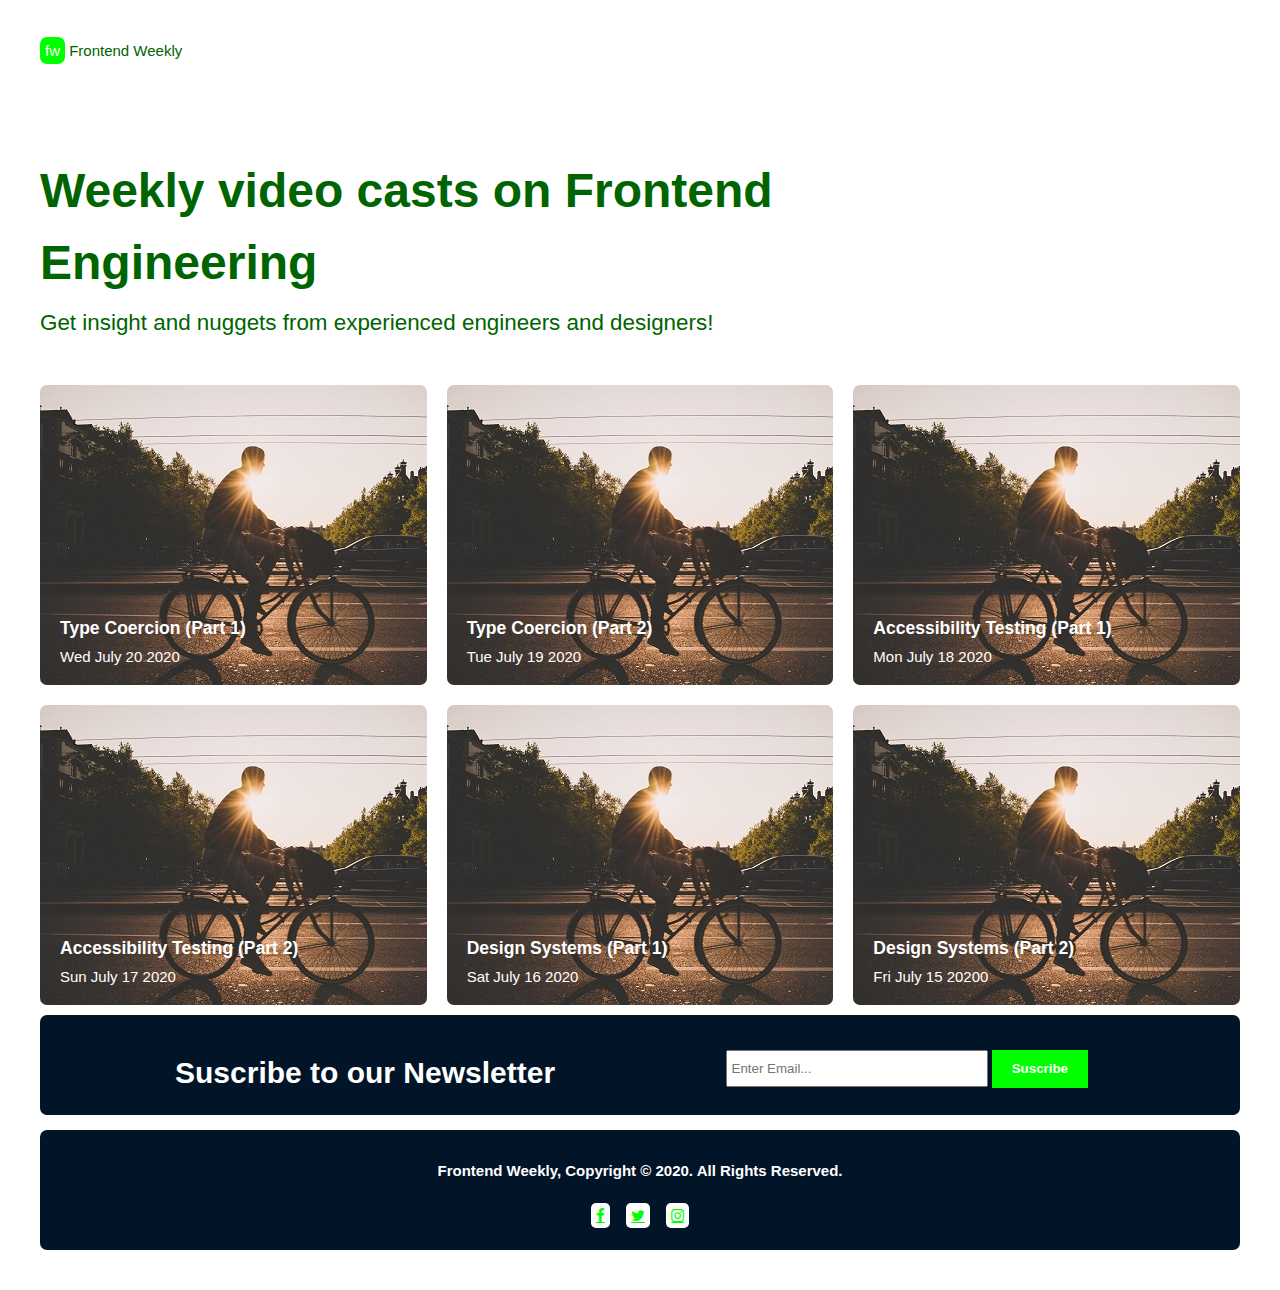
==== index.html @ b4cbff2d "weekly" ====
<!DOCTYPE html>
<html lang="en">
<head>
	<meta charset="UTF-8">
	<link rel="stylesheet" type="text/css" href="css/style.css">
	<meta name="viewport" content="width=device-width, initial scale=1.0">
	<link rel="stylesheet" href="https://cdnjs.cloudflare.com/ajax/libs/font-awesome/4.7.0/css/font-awesome.min.css">
	<title>Frontend Weekly</title>
</head>
<body>
	
	<section class="head">
			<p> <span class="logo">fw</span> Frontend Weekly </p>		
	</section>
		<br>
		<br>
	<section class="main">
		<h1>Weekly video casts on Frontend<br> Engineering</h1>
		<p>Get insight and nuggets from experienced engineers and designers!</p>
	</section>
		<br>
	<section class="flex">
		<div class="cast1">
			<h3>Type Coercion (Part 1)</h3>
			<p>Wed July 20 2020</p>
		</div>

		<div class="cast2">
			<h3>Type Coercion (Part 2)</h3>
			<p>Tue July 19 2020</p>
		</div>

		<div class="cast3">
			<h3>Accessibility Testing (Part 1)</h3>
			<p>Mon July 18 2020</p>
		</div>

		<div class="cast4">
			<h3>Accessibility Testing (Part 2)</h3>
			<p>Sun July 17 2020</p>
		</div>

		<div class="cast5">
			<h3>Design Systems (Part 1)</h3>
			<p>Sat July 16 2020</p>
		</div>

		<div class="cast6">
			<h3>Design Systems (Part 2)</h3>
			<p>Fri July 15 20200</p>
		</div>
	</section>

	<section id="newsletter">
		<div>		
			<h1 class="suscribe"> Suscribe to our Newsletter </h1>
			<form>
				<input type="email" placeholder="Enter Email...">
				<button type="button" class="button_1">Suscribe</button>
			</form>
		</div>
	</section>

	<footer>
		<p class="footer_text">Frontend Weekly, Copyright &copy; 2020. All Rights Reserved.</p>
		<div class="footer_img">
			 <a href="www.facebook.com" target="blank" class="fa fa-facebook"></a>
			 <a href="twitter.com" target="blank" class="fa fa-twitter"></a>
			<a href="www.instagram.com" target="blank" class="fa fa-instagram"></a>
		</div>
	</footer>
	
</body>
</html>
---- css/style.css ----
body{
	font:15px/1.5 Arial, Helvetica, san serif;
	padding: 0;
	margin: 40px;
}

.logo{
	background: lime;
	color: #ffffff;
	padding: 5px;
	border:none;
	border-radius: 7px;
}

.head p, .main{
	color: #006400;
}

.main h1{
	margin-bottom: -15px;
	font-weight: bolder;
	font-size: 3rem;
}

.main p{
	font-size: 1.4rem;
}

.flex{
	display: grid;
	grid-template-columns:  repeat(3, 1fr);
	grid-template-rows: repeat(2, 1fr);
	grid-gap: 20px;
}

.flex h3{
	padding-left: 20px;
	margin-top: 230px;
	margin-bottom: -10px;
}

.flex p{
	padding-left: 20px;
}

.cast1, .cast2, .cast3, .cast4, .cast5, .cast6{
	background: url(../img/2.jpg);
	width: 100%;
	height: 300px;
	color: #ffffff;
	border: none;
	border-radius: 7px;
}


#newsletter{
	border-radius: 7px;
	margin-top: 10px;
	background: #021428;
	padding: 15px;
	color: #ffffff;
	height: 70px;
}

#newsletter h1{
	float: left;
	margin:20px 0 0 120px;
}

#newsletter form{
	float: right;
	margin: 20px 137px 0 0;

}

#newsletter input[type="email"]{
	padding: 4px;
	height: 25px;
	width: 250px;
}


.button_1{
	padding:0 20px 0 20px;
	background: lime;
	border: 0;
	color: #ffffff;
	height: 38px;
	font-weight: bold;
}

footer{
	border-radius: 7px;
	height: 120px;
	background:#021428;
	color: #ffffff;
	margin-top: 10px;
	text-align: center; 
}
.footer_text{
	padding-top: 30px;
	font-weight: bold;
}

.fa{
	padding: 5px;
	margin: 6px;
	background: white;
	color: lime;
	border-radius: 5px;
}

.fa:hover{
	opacity: 0.5;
	color:#021428;
}

@media(max-width: 1000px){
	.main h1{
	font-size: 2rem;
	}

	.main p{
	font-size: 0.8rem;
	}
	
	.flex{
	display: grid;
	grid-template-columns:  repeat(2, 1fr);
	grid-template-rows: repeat(3, 1fr);
	grid-gap: 20px;
}
	#newsletter h1, #newsletter form{
	float: none;
	text-align: center;
	width: 100%;	
	}

	#newsletter{
		height: 150px;
	}
	
	#newsletter h1{
		margin: 0;
	}

	#newsletter form input[type="email"]{
		margin-bottom: 5px;
		width: 99%;
	}

	#newsletter button{
		width: 100%;
		margin-top: 
	}
}

@media(max-width: 768px){
	.main h1{
	font-size: 1.5rem;
	}

	.main p{
	font-size: 0.8rem;
	}

	.flex{
	display: grid;
	grid-template-columns:  repeat(1, 1fr);
	grid-template-rows: repeat(6, 1fr);
	grid-gap: 20px;
}
	#newsletter h1, #newsletter form{
	float: none;
	text-align: center;
	width: 100%;	
	}

	#newsletter{
		height: 150px;
	}
	
	#newsletter h1{
		margin: 0;
	}

	#newsletter form input[type="email"]{
		margin-bottom: 5px;
		width: 97%;
	}

	#newsletter button{
		width: 100%;
		margin-top: 
	}
}
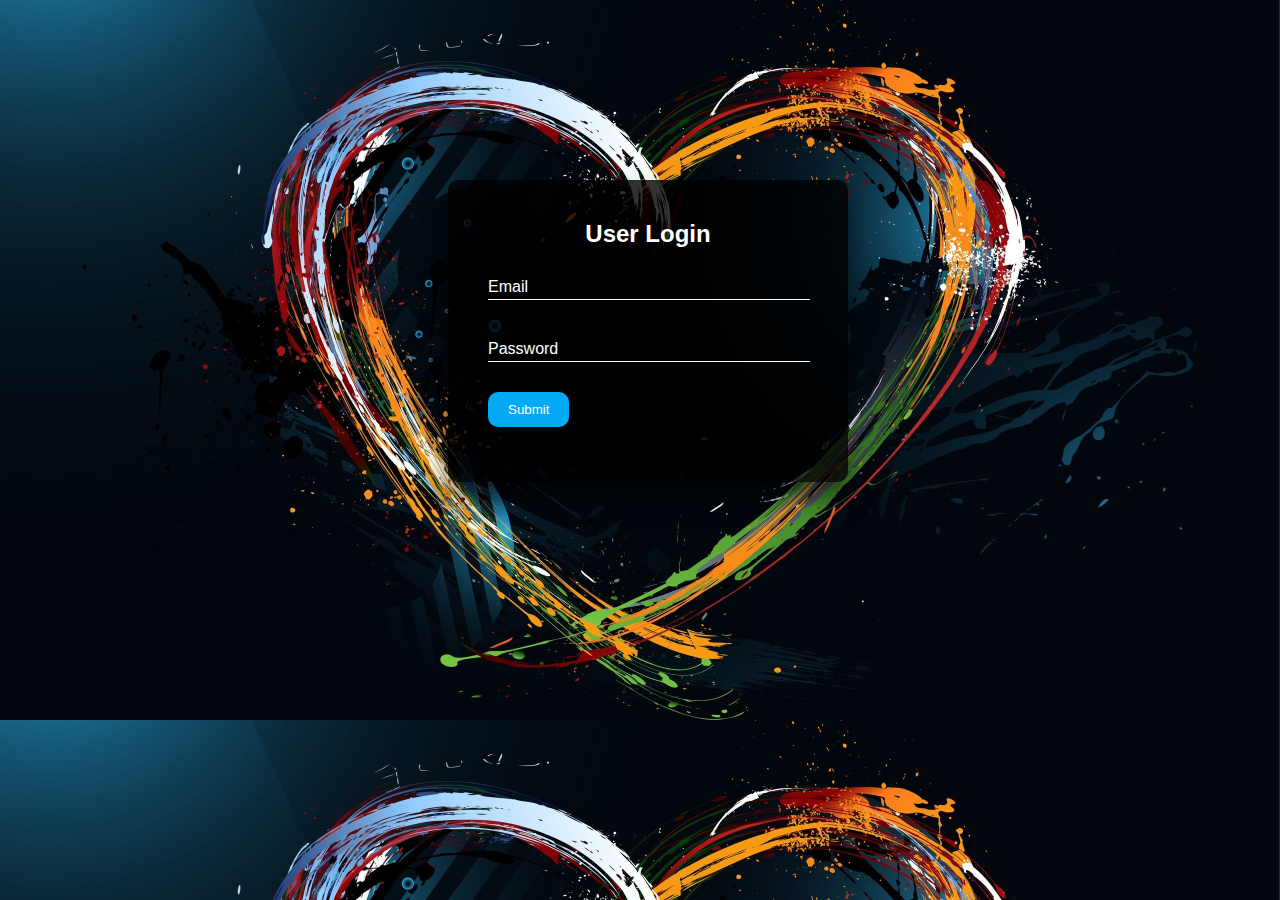
==== commit b520c9d0: "first js" ====
--- a/index.html
+++ b/index.html
@@ -2,73 +2,29 @@
 <html lang="en">
 <head>
 	<meta charset="UTF-8">
-	<link rel="stylesheet" type="text/css" href="css/style.css">
+	<link rel="stylesheet" type="text/css" href="style.css">
 	<meta name="viewport" content="width=device-width, initial scale=1.0">
-	<link rel="stylesheet" href="https://cdnjs.cloudflare.com/ajax/libs/font-awesome/4.7.0/css/font-awesome.min.css">
-	<title>Frontend Weekly</title>
+	<title>Log In</title>
 </head>
 <body>
-	
-	<section class="head">
-			<p> <span class="logo">fw</span> Frontend Weekly </p>		
-	</section>
-		<br>
-		<br>
-	<section class="main">
-		<h1>Weekly video casts on Frontend<br> Engineering</h1>
-		<p>Get insight and nuggets from experienced engineers and designers!</p>
-	</section>
-		<br>
-	<section class="flex">
-		<div class="cast1">
-			<h3>Type Coercion (Part 1)</h3>
-			<p>Wed July 20 2020</p>
-		</div>
+	<div class="login">
+		<h2>User Login</h2>
 
-		<div class="cast2">
-			<h3>Type Coercion (Part 2)</h3>
-			<p>Tue July 19 2020</p>
-		</div>
+		<form name="form">
+			<div class="box">
+				<input  name="email" type="email"  required=""> 
+				<label>Email</label>
+			</div>
 
-		<div class="cast3">
-			<h3>Accessibility Testing (Part 1)</h3>
-			<p>Mon July 18 2020</p>
-		</div>
+			<div class="box">
+				<input  name="password" type="password" required="">  
+				<label>Password</label>
+			</div>
 
-		<div class="cast4">
-			<h3>Accessibility Testing (Part 2)</h3>
-			<p>Sun July 17 2020</p>
-		</div>
-
-		<div class="cast5">
-			<h3>Design Systems (Part 1)</h3>
-			<p>Sat July 16 2020</p>
-		</div>
-
-		<div class="cast6">
-			<h3>Design Systems (Part 2)</h3>
-			<p>Fri July 15 20200</p>
-		</div>
-	</section>
-
-	<section id="newsletter">
-		<div>		
-			<h1 class="suscribe"> Suscribe to our Newsletter </h1>
-			<form>
-				<input type="email" placeholder="Enter Email...">
-				<button type="button" class="button_1">Suscribe</button>
-			</form>
-		</div>
-	</section>
-
-	<footer>
-		<p class="footer_text">Frontend Weekly, Copyright &copy; 2020. All Rights Reserved.</p>
-		<div class="footer_img">
-			 <a href="www.facebook.com" target="blank" class="fa fa-facebook"></a>
-			 <a href="twitter.com" target="blank" class="fa fa-twitter"></a>
-			<a href="www.instagram.com" target="blank" class="fa fa-instagram"></a>
-		</div>
-	</footer>
-	
-</body>
+			<a href="home.html"><input type="submit" class="sub" value="Submit"></a>
+		</form>
+		<div id="message" style="color:red;"></div>
+	</div>	
+	<script src="todo.js"></script>
+</body>	 
 </html>--- a/style.css
+++ b/style.css
@@ -0,0 +1,261 @@
+body{
+
+	margin: 0px;
+	padding: 0px;
+	font-family: sans-serif;
+	background: url(love.jpg) ;
+	background-size: cover;
+}
+
+.login {
+
+	position: absolute;
+	top: 20%;
+	left: 35%;
+	transform: translate(-50%, _50%);
+	width: 400px;
+	padding: 40px;
+	background: rgba(0,0,0,.8);
+	box-sizing: border-box;
+	box-shadow: 0px 15px 25px rgba(0,0,0,.5);
+	border-radius: 10px;
+}
+
+.login h2{
+	margin: 0 0 20px 0;
+	padding: 0px;
+	color: #fff;
+	text-align: center;
+}
+
+.login .box {
+	position: relative;
+}
+
+.login .box input {
+	width: 100%;
+	padding: 3px 0 3px 2px;
+	font-size: 15px;
+	color: #fff;
+	letter-spacing: 1px;
+	margin-top: 8px;
+	margin-bottom: 30px;
+	border: none;
+	border-bottom: 1px solid #fff;
+	outline: none;
+	background: transparent;
+}
+
+.login .box label {
+	position: absolute;
+	top: 0px;
+	left: 0px;
+	padding: 10px 0px;
+	font-size: 16px;
+	color: #fff;
+	pointer-events: none;
+	transition: .6s;
+}
+
+.login .box input:focus ~ label,
+.login .box input:valid ~ label {
+	top: -18px;
+	left: 0px;
+	color: #03a9f4;
+	font-size: 12px;
+}
+
+.login input[type="submit"] {
+	background: transparent;
+	border: none;
+	outline: none;
+	color: #fff;
+	background: #03a9f4;
+	padding: 10px 20px;
+	cursor: pointer;
+	border-radius: 10px;
+}
+
+.login button {
+	background: transparent;
+	border: none;
+	outline: none;
+	color: #fff;
+	background: #03a9f4;
+	padding: 10px 20px;
+	border-radius: 10px;
+	margin-left: 5px;
+	margin-right: 5px;
+	margin-bottom: 8px;
+	cursor: pointer;
+}
+
+#message {
+	margin-top: 15px;
+	font-size: 0.8rem;
+	text-align: center;
+	letter-spacing: 1px;
+}
+
+.message {
+	margin-bottom: 20px;
+}
+
+.login ul li {
+	padding: 5px;
+	font-size: 16px;
+	color: #fff;
+	cursor: pointer;
+}
+
+.login #age2 {
+	visibility: hidden;
+	margin: -10px 0 -3px 0;
+	padding: 0;
+}
+
+.buts {
+	text-align: center;
+	margin-top: 5px;
+}
+
+ .container{ 	
+ 	border: 1px solid #03a9f4; 
+ 	border-radius: 5px;
+ }
+
+ .tab {
+ 	background-color:#d1d1d1;
+ 	text-align: center; 
+ }
+
+ .tab-2 input{
+ 	display: block;
+ 	margin-bottom: 10px;
+ }
+
+ tr{
+ 	transition:all .25s ease-in-out;
+
+ }
+ tr:hover{
+ 	background-color: rgba(0,0,0,.8);
+ 	cursor: pointer;
+ }
+
+ th {
+ 	padding-left: 18px;
+ 	padding-right: 17px;
+ }
+
+@media (max-width: 1068px){
+		.login {
+		position: absolute;
+		top: 17%;
+		left: 30%;
+		width: 370px;
+		padding: 30px;
+		transition: .99s;
+		background-size: cover;
+		margin-bottom: 8%;
+		}
+
+		
+@media (max-width: 850px){
+		.login {
+		position: absolute;
+		top: 15%;
+		left: 27%;
+		width: 330px;
+		padding: 27px;
+		transition: .99s;
+		background-size: cover;
+		}
+	}
+
+@media (max-width: 650px){
+		.login {
+		position: absolute;
+		top: 15%;
+		left: 20%;
+		right:20%;
+		width: 300px;
+		padding: 24px;
+		transition: .99s;
+		background-size: cover;
+		}
+	
+	}
+
+
+@media(max-width: 480px){
+		.login {
+		position: absolute;
+		top: 15%;
+		left: 18%;
+		right:18%;
+		width: 270px;
+		padding: 17px;
+		transition: .99s;
+		background-size: cover;
+		}
+
+		.login .box input {
+		font-size: 12px;
+		}
+
+		.login .box label {
+		font-size: 12px;
+		}
+
+		.login input[type="submit"] {
+		padding: 6px 12px;
+		}
+	}	
+
+@media(max-width: 403px){
+		.login {
+		position: absolute;
+		top: 15%;
+		left: 16%;
+		right:10%;
+		width: 240px;
+		padding: 15px;
+		transition: .99s;
+		background-size: cover;
+		}
+
+		th {
+ 		padding-left: 0;
+ 		padding-right: 0px;
+ }
+		
+	}	
+
+	@media(max-width: 340px){
+		.login {
+		position: absolute;
+		top: 15%;
+		left: 18%;
+		right:10%;
+		width: 210px;
+		padding: 12px;
+		transition: .99s;
+		background-size: cover;
+		}
+		
+	}
+
+	@media(max-width: 295px){
+		.login {
+		position: absolute;
+		top: 15%;
+		left: 15%;
+		right:7%;
+		width: 195px;
+		padding: 10px;
+		transition: .99s;
+		background-size: cover;
+		}
+		
+	}